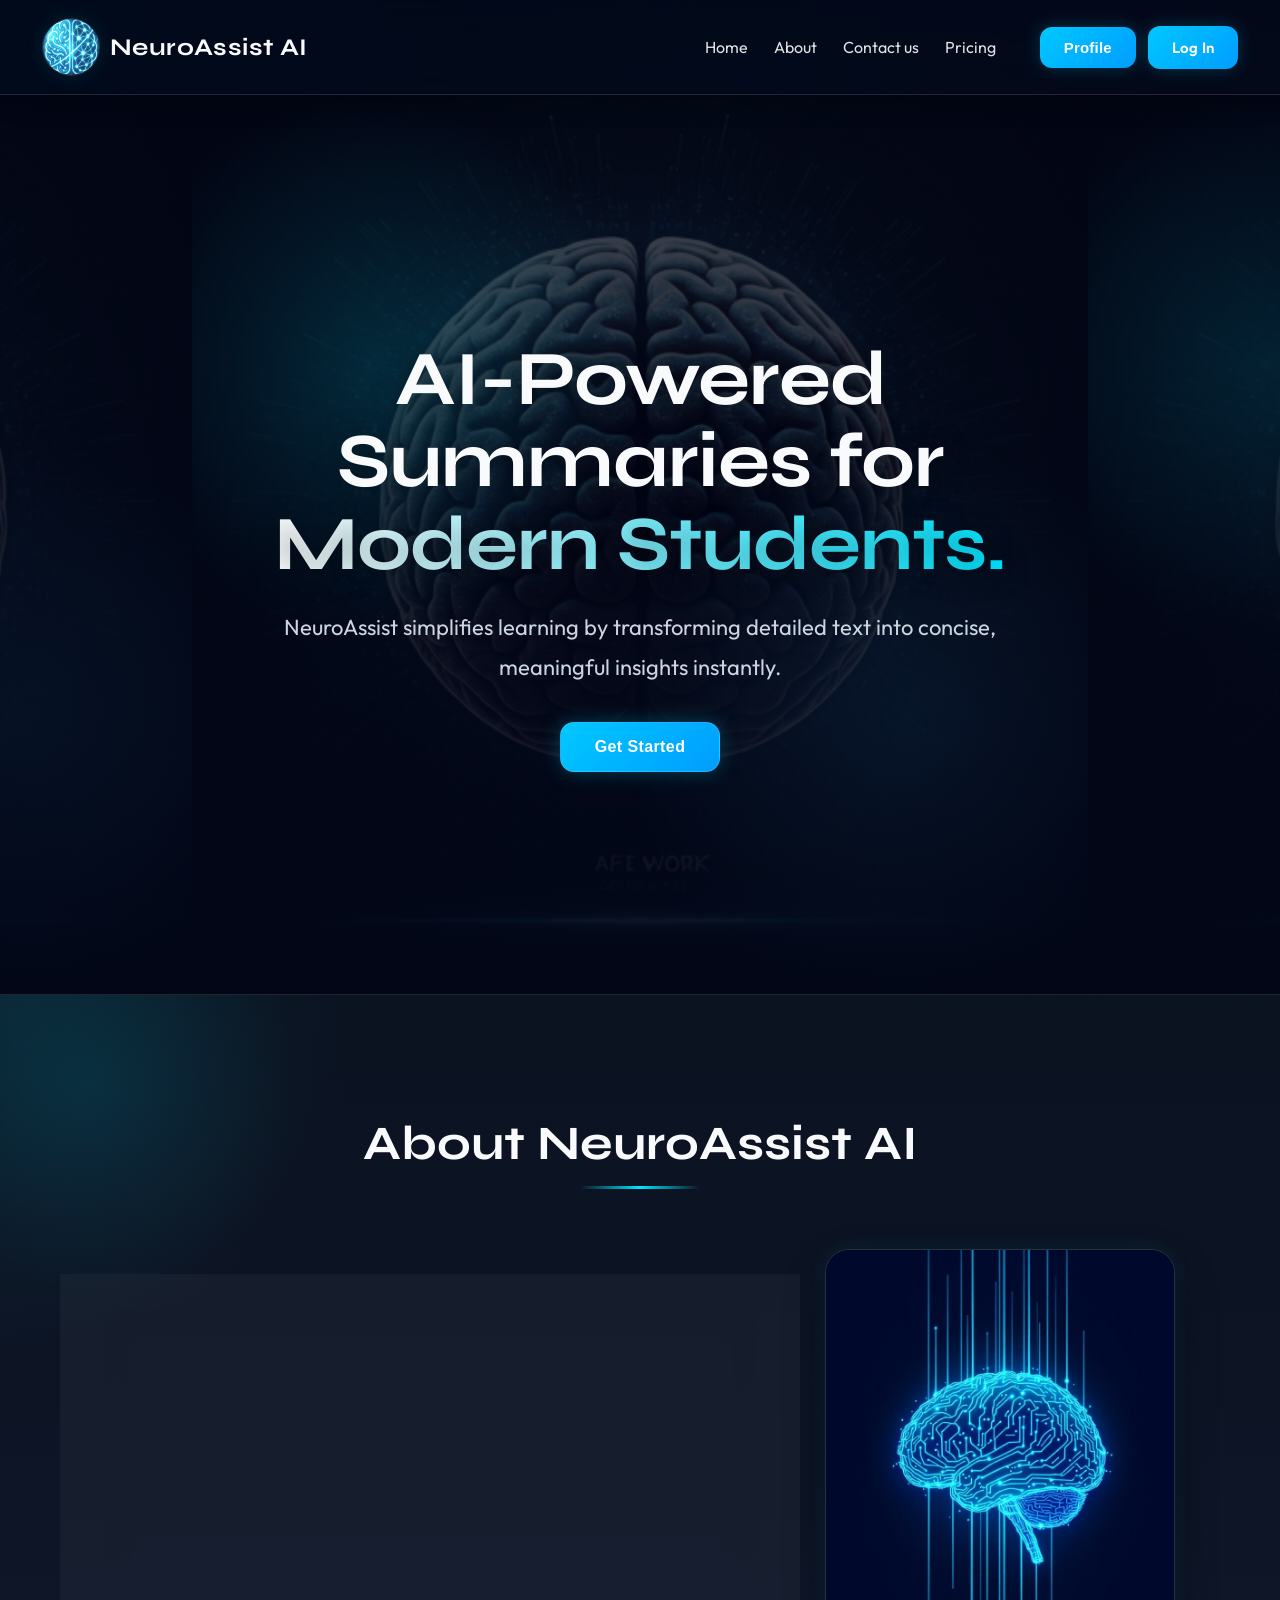
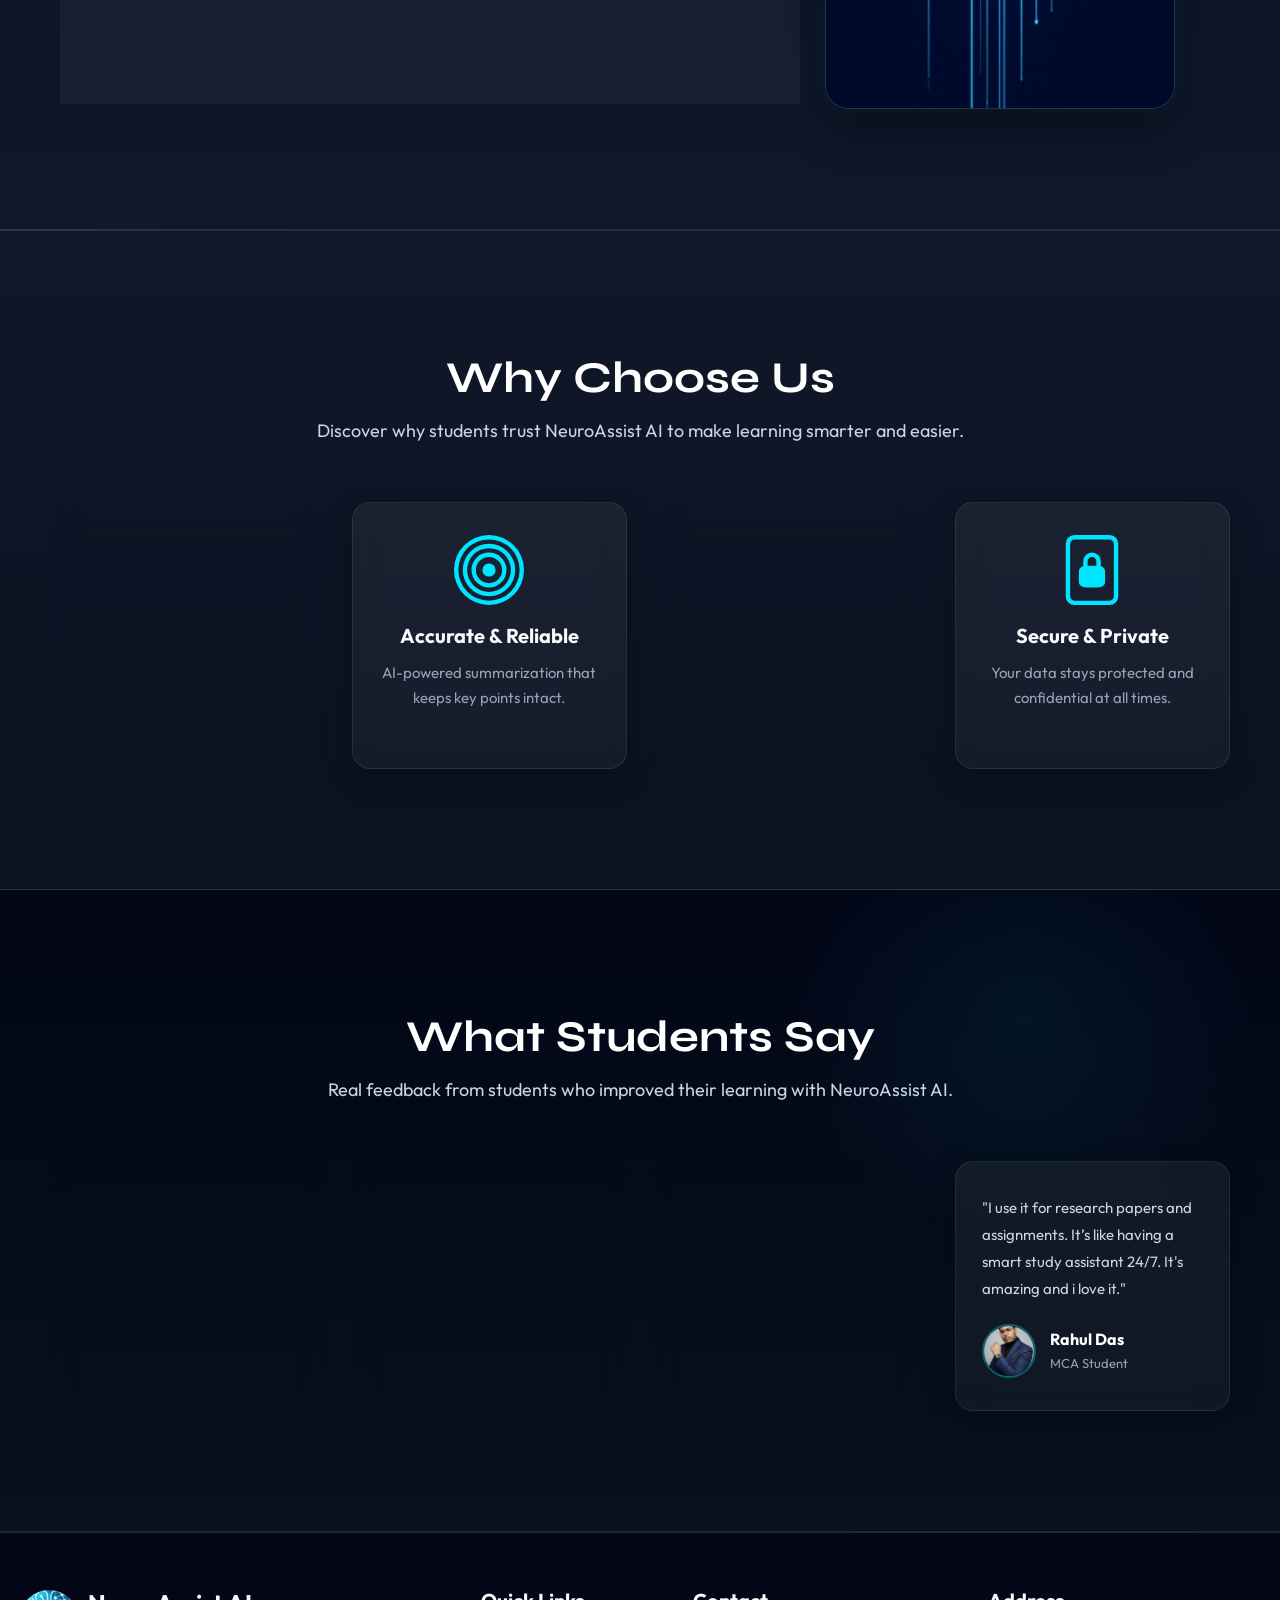
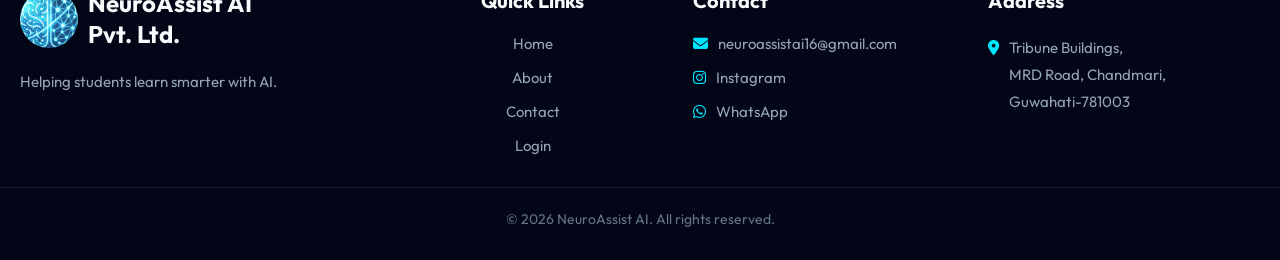
==== index.html @ 567485af "Rename homepage to lowercase index" ====
<!doctype html>
<html lang="en">

<head>
  <meta charset="UTF-8" />
  <meta name="viewport" content="width=device-width, initial-scale=1.0" />
  <title>NeuroAssist AI</title>
  <link rel="stylesheet" href="./Homepage.css"/>
  <link rel="stylesheet" href="https://cdnjs.cloudflare.com/ajax/libs/font-awesome/6.5.1/css/all.min.css">

</head>

<body>




  <div class="container">
    <div class="logo-section">
      <a href="./Homepage.html" class="anchor">
      <img src="./Images/Homepage/Logo.png" class="logo"/>
      <h2 class="head">NeuroAssist AI</h2>
      </a>
    </div>

    <nav class="nav">
      <a href="./Homepage.html" class="dragon">Home</a>
      <a href="./AboutUs.html" class="dragon">About</a>
      <a href="./ContactUs.html" class="dragon">Contact us</a>
      <a href="./Pricing.html" class="dragon">Pricing</a>
      
      
      <div class="btns">
        <button id="openProfile" class="btn login">Profile</button>
        <a href="./Login.html" class="btn login">Log In</a>
      </div>
    </nav>
  </div>



  <section class="hero">

    <div class="bod">

      <h1 class="headt">AI-Powered Summaries for </br> <span class="high">Modern Students.</span></h1>

      <p class="para">
        NeuroAssist simplifies learning by transforming detailed text into concise,</br> meaningful insights instantly.
      </p>

    </div>
    <div class="button">
      <a href="./Login.html">
        <button class="fbutton">Get Started</button>
      </a>
    </div>
  </section>

  <div class="about">

    <h1 class="stark">About NeuroAssist AI</h1>
    <div class="next">

      <p class="targ">
        NeuroAssist AI was created with one simple goal — to help students learn smarter, not harder. In today’s
        fast-paced academic world, students are often overwhelmed with lengthy textbooks, research papers, and endless
        notes. We understand how challenging it can be to manage large amounts of information while preparing for exams,
        assignments, and projects. That’s why NeuroAssist AI uses intelligent summarization technology to transform
        complex, detailed text into clear, concise, and easy-to-understand summaries in seconds. </p>
      <img src="./Images/Homepage/About_us_img.jpg" class="ice" />
    </div>
  </div>

  <section class="why-choose">
    <div class="why-container">
      <h2 class="section-title">Why Choose Us</h2>
      <p class="section-subtitle">
        Discover why students trust NeuroAssist AI to make learning smarter and easier.
      </p>

      <div class="features">

        <div class="feature-box">
          <div class="icon"><svg xmlns="http://www.w3.org/2000/svg" width="70" height="70" fill="currentColor"
              class="bi bi-lightning-fill" viewBox="0 0 16 16">
              <path
                d="M5.52.359A.5.5 0 0 1 6 0h4a.5.5 0 0 1 .474.658L8.694 6H12.5a.5.5 0 0 1 .395.807l-7 9a.5.5 0 0 1-.873-.454L6.823 9.5H3.5a.5.5 0 0 1-.48-.641z" />
            </svg></div>
          <h3>Instant Summaries</h3>
          <p>Get clear, concise summaries of lengthy text within seconds.</p>
        </div>

        <div class="feature-box">
          <div class="icon"><svg xmlns="http://www.w3.org/2000/svg" width="70" height="70" fill="currentColor"
              class="bi bi-bullseye" viewBox="0 0 16 16">
              <path d="M8 15A7 7 0 1 1 8 1a7 7 0 0 1 0 14m0 1A8 8 0 1 0 8 0a8 8 0 0 0 0 16" />
              <path d="M8 13A5 5 0 1 1 8 3a5 5 0 0 1 0 10m0 1A6 6 0 1 0 8 2a6 6 0 0 0 0 12" />
              <path d="M8 11a3 3 0 1 1 0-6 3 3 0 0 1 0 6m0 1a4 4 0 1 0 0-8 4 4 0 0 0 0 8" />
              <path d="M9.5 8a1.5 1.5 0 1 1-3 0 1.5 1.5 0 0 1 3 0" />
            </svg></div>
          <h3>Accurate & Reliable</h3>
          <p>AI-powered summarization that keeps key points intact.</p>
        </div>

        <div class="feature-box">
          <div class="icon"><svg xmlns="http://www.w3.org/2000/svg" width="70" height="70" fill="currentColor"
              class="bi bi-book-half" viewBox="0 0 16 16">
              <path
                d="M8.5 2.687c.654-.689 1.782-.886 3.112-.752 1.234.124 2.503.523 3.388.893v9.923c-.918-.35-2.107-.692-3.287-.81-1.094-.111-2.278-.039-3.213.492zM8 1.783C7.015.936 5.587.81 4.287.94c-1.514.153-3.042.672-3.994 1.105A.5.5 0 0 0 0 2.5v11a.5.5 0 0 0 .707.455c.882-.4 2.303-.881 3.68-1.02 1.409-.142 2.59.087 3.223.877a.5.5 0 0 0 .78 0c.633-.79 1.814-1.019 3.222-.877 1.378.139 2.8.62 3.681 1.02A.5.5 0 0 0 16 13.5v-11a.5.5 0 0 0-.293-.455c-.952-.433-2.48-.952-3.994-1.105C10.413.809 8.985.936 8 1.783" />
            </svg></div>
          <h3>Student-Focused</h3>
          <p>Built specifically to help students prepare for exams and assignments.</p>
        </div>

        <div class="feature-box">
          <div class="icon"><svg xmlns="http://www.w3.org/2000/svg" width="70" height="70" fill="currentColor"
              class="bi bi-file-lock2" viewBox="0 0 16 16">
              <path
                d="M8 5a1 1 0 0 1 1 1v1H7V6a1 1 0 0 1 1-1m2 2.076V6a2 2 0 1 0-4 0v1.076c-.54.166-1 .597-1 1.224v2.4c0 .816.781 1.3 1.5 1.3h3c.719 0 1.5-.484 1.5-1.3V8.3c0-.627-.46-1.058-1-1.224" />
              <path
                d="M4 0a2 2 0 0 0-2 2v12a2 2 0 0 0 2 2h8a2 2 0 0 0 2-2V2a2 2 0 0 0-2-2zm0 1h8a1 1 0 0 1 1 1v12a1 1 0 0 1-1 1H4a1 1 0 0 1-1-1V2a1 1 0 0 1 1-1" />
            </svg></div>
          <h3>Secure & Private</h3>
          <p>Your data stays protected and confidential at all times.</p>
        </div>

      </div>
    </div>
  </section>


  <section class="testimonials">
    <div class="testimonial-container">
      <h2 class="section-title">What Students Say</h2>
      <p class="section-subtitle">
        Real feedback from students who improved their learning with NeuroAssist AI.
      </p>

      <div class="testimonial-grid">

        <div class="testimonial-card">
          <p class="review">
            "NeuroAssist AI helped me summarize 40 pages of notes in minutes.
            It saved me hours before my exams!"
          </p>
          <div class="student">
            <img src="./Images/Homepage/Josh.jpg" alt="student">
            <div>
              <h4>Joshua Basumatary</h4>
              <span>MCA Student</span>
            </div>
          </div>
        </div>

        <div class="testimonial-card">
          <p class="review">
            "The summaries are clear, accurate, and easy to understand.
            It makes revision so much faster."
          </p>
          <div class="student">
            <img src="./Images/Homepage/Bibek.PNG" alt="student">
            <div>
              <h4>Bibek Das</h4>
              <span>MCA Student</span>
            </div>
          </div>
        </div>

        <div class="testimonial-card">
          <p class="review">
            “NeuroAssist AI makes studying so much easier.
            It quickly turns long notes into clear summaries and saves me a lot of time.”
          </p>
          <div class="student">
            <img src="./Images/Homepage/Mehtaj.jpeg" alt="student">
            <div>
              <h4>Mehtaj Alam</h4>
              <span>MCA Student</span>
            </div>
          </div>
        </div>

        <div class="testimonial-card">
          <p class="review">
            "I use it for research papers and assignments.
            It’s like having a smart study assistant 24/7.
            It's amazing and i love it."
          </p>
          <div class="student">
            <img src="./Images/Homepage/Rahul.jpg" alt="student">
            <div>
              <h4>Rahul Das</h4>
              <span>MCA Student</span>
            </div>
          </div>
        </div>

      </div>
    </div>
  </section>








  <footer class="footer">
  <div class="footer-container">

    <div class="footer-col">
      <div class="footer-brand">
        <div class="footer-brand-top">
          <a href="./Homepage.html" class="anchor">
          <img src="./Images/Homepage/Logo.png" class="neuro" alt="NeuroAssist AI Logo">
          <h2 class="footer-logo">NeuroAssist AI <br> Pvt. Ltd.</h2>
          </a>
        </div>
        <p class="footer-text">Helping students learn smarter with AI.</p>
      </div>
    </div>

    <div class="footer-col">
      <div class="footer-group">
        <h2>Quick Links</h2>
        <a class="link" href="./Index.html">Home</a>
        <a class="link" href="./AboutUs.html">About</a>
        <a class="link" href="./ContactUs.html">Contact</a>
        <a class="link" href="./Login.html">Login</a>
      </div>
    </div>

    <div class="footer-col">
      <div class="footer-group">
        <h2>Contact</h2>

        <a class="connect" href="mailto:neuroassistai16@gmail.com">
          <i class="fa-solid fa-envelope"></i>
          neuroassistai16@gmail.com
        </a>

        <a class="connect" href="https://www.instagram.com/" target="_blank">
          <i class="fa-brands fa-instagram"></i>
          Instagram
        </a>

        <a class="connect" href="https://wa.me/91XXXXXXXXXX" target="_blank">
          <i class="fa-brands fa-whatsapp"></i>
          WhatsApp
        </a>
      </div>
    </div>

    <div class="footer-col">
      <div class="footer-group">
        <h2>Address</h2>
        <p class="footer-text address-text">
          <i class="fa-solid fa-location-dot"></i>
          Tribune Buildings,<br>
          MRD Road, Chandmari,<br>
          Guwahati-781003
        </p>
      </div>
    </div>

  </div>

  <div class="line"></div>
  <p class="footer-copy">© 2026 NeuroAssist AI. All rights reserved.</p>
</footer>

  <div id="profileContainer" class="profile-hidden">

  <div class="big">
  

    <div class="profile">
      <img src="./Images/Homepage/Mehtaj.jpeg" class="pro"/>
      <h1 class="name">Mehtaj Alam</h1>
      <p class="username">@mehtajalam5</p>
      <p class="bio">Passionate web developer building something incredible.</p>
    </div>

    <div class="info">
      <p>email:mehtajalam5@gmail.com</p>
      <p>Location: india</p>
    </div>

    <button class="btn">Edit profile</button>

  </div>

</div>

<script>
const btn = document.getElementById("openProfile");
const profile = document.getElementById("profileContainer");

btn.addEventListener("click", () => {
  profile.classList.toggle("profile-show");
  profile.classList.toggle("profile-hidden");
});
</script>

</body>

</html>
---- Homepage.css ----
@import url('https://fonts.googleapis.com/css2?family=Syne:wght@700;800&family=Outfit:wght@300;400;500;600&display=swap');

:root {
    --bg-primary: #020617;
    --bg-secondary: #0b1220;
    --bg-tertiary: #111827;
    --bg-1: #020617;
    --bg-2: #0b1220;
    --bg-3: #111c2d;
    --bg-4: #1b2b44;
    --surface: rgba(255, 255, 255, 0.06);
    --surface-strong: rgba(255, 255, 255, 0.08);
    --surface-border: rgba(255, 255, 255, 0.12);
    --text-primary: #f8fafc;
    --text-secondary: #cbd5e1;
    --text-muted: #94a3b8;
    --accent: #00e5ff;
    --accent-2: #38bdf8;
    --accent-glow: rgba(0, 229, 255, 0.22);
    --accent-strong: #38bdf8;
    --accent-soft: rgba(0, 229, 255, 0.14);
    --accent-border: rgba(56, 189, 248, 0.35);
    --shadow-soft: 0 10px 30px rgba(0, 0, 0, 0.28);
    --shadow-glow: 0 0 30px rgba(0, 229, 255, 0.14);
    --radius-lg: 18px;
    --radius-xl: 24px;
    --radius-pill: 999px;
    --surface: rgba(255, 255, 255, 0.05);
    --surface-2: rgba(255, 255, 255, 0.06);
    --surface-3: rgba(255, 255, 255, 0.08);
    --border: rgba(255, 255, 255, 0.10);
    --border-strong: rgba(255, 255, 255, 0.14);
    --shadow-lg: 0 20px 60px rgba(0, 0, 0, 0.45);
}

* {
    margin: 0;
    padding: 0;
    box-sizing: border-box;
}

html {
    scroll-behavior: smooth;
    background: var(--bg-primary);
}

body {
    min-height: 100vh;
    font-family: "Outfit", sans-serif;
    color: var(--text-primary);
    background:
        radial-gradient(circle at top left, rgba(0, 229, 255, 0.08), transparent 28%),
        radial-gradient(circle at 85% 15%, rgba(56, 189, 248, 0.08), transparent 25%),
        linear-gradient(135deg, #020617 0%, #0b1220 45%, #111827 100%);
    overscroll-behavior: none;
}


.container {
    position: sticky;
    top: 0;
    z-index: 1000;
    display: flex;
    align-items: center;
    justify-content: space-between;
    padding: 18px 42px;
    background: rgba(2, 6, 23, 0.72);
    backdrop-filter: blur(16px);
    -webkit-backdrop-filter: blur(16px);
    border-bottom: 1px solid var(--surface-border);
    box-shadow: 0 8px 24px rgba(0, 0, 0, 0.18);
}

.logo-section {
    display: flex;
    align-items: center;
    gap: 14px;
}

.logo {
    height: 58px;
    width: 58px;
    border-radius: 50%;
    border: 1px solid rgba(255, 255, 255, 0.15);
    box-shadow: 0 0 18px rgba(0, 229, 255, 0.12);
}

.head {
    font-family: "Syne", sans-serif;
    color: var(--text-primary);
    font-size: 24px;
    letter-spacing: 0.4px;
}

.nav {
    display: flex;
    align-items: center;
    gap: 26px;
}

.nav a {
    position: relative;
    text-decoration: none;
    color: rgba(248, 250, 252, 0.9);
    font-size: 16px;
    font-weight: 400;
    transition: 0.3s ease;
}

.nav a::after {
    content: "";
    position: absolute;
    left: 0;
    bottom: -7px;
    width: 0;
    height: 2px;
    border-radius: 10px;
    background: linear-gradient(90deg, transparent, var(--accent), transparent);
    transition: width 0.3s ease;
}


.nav a:hover {
    color: var(--accent);
}

.nav a:hover::after {
    width: 100%;
}

.nav .btn::after {
    display: none;
}

.nav a.btn:hover {
    color: white;
}

.nav a.btn {
    background: linear-gradient(135deg, #00c8ff, #009dff);
    color: white;
    font-weight: 600;
    font-size: 15px;
}

.btns {
    display: flex;
    align-items: center;
    gap: 12px;
    margin-left: 18px;
}

.btn {
    display: flex;
    align-items: center;
    justify-content: center;
    text-decoration: none;
    background: linear-gradient(135deg, #00c8ff, #009dff);
    color: white;
    padding: 12px 24px;
    border-radius: 12px;
    border: none;
    cursor: pointer;
    font-size: 15px;
    font-weight: 600;
    letter-spacing: 0.2px;
    box-shadow: 0 0 18px rgba(0, 229, 255, 0.2);
    transition: transform 0.3s ease, box-shadow 0.3s ease, opacity 0.3s ease;
}

.btn:hover,
.fbutton:hover {
    transform: translateY(-4px);
    box-shadow: 0 0 10px rgba(0, 229, 255, 0.8),
        0 0 25px rgba(0, 229, 255, 0.7),
        0 0 50px rgba(0, 229, 255, 0.6),
        0 0 80px rgba(0, 229, 255, 0.4);

}

.login {
    margin-left: 0;
}


.hero {
    min-height: 100vh;
    display: flex;
    flex-direction: column;
    align-items: center;
    justify-content: center;
    padding: 110px 20px 90px;
    text-align: center;
    position: relative;
    overflow: hidden;
    background:
        radial-gradient(circle at 20% 30%, rgba(0, 229, 255, 0.18), transparent 28%),
        radial-gradient(circle at 80% 70%, rgba(56, 189, 248, 0.12), transparent 30%),
        linear-gradient(rgba(2, 6, 23, 0.7), rgba(2, 6, 23, 0.92)),
        url("./Images/Homepage/unnamed.png");
    background-size: 70%;
    background-position: center;
    border-bottom: 1px solid var(--surface-border);
}

.hero::before {
    content: "";
    position: absolute;
    inset: 0;
    background:
        linear-gradient(to bottom, rgba(2, 6, 23, 0.1), rgba(2, 6, 23, 0.45)),
        radial-gradient(circle at center, transparent 40%, rgba(2, 6, 23, 0.35) 100%);
    pointer-events: none;
}


.bod,
.button {
    position: relative;
    z-index: 1;
}

.bod {
    display: flex;
    flex-direction: column;
    align-items: center;
    gap: 22px;
    max-width: 980px;
}

.headt {
    font-family: "Syne", sans-serif;
    color: var(--text-primary);
    font-size: clamp(42px, 6vw, 78px);
    line-height: 1.08;
    letter-spacing: -1px;
    margin: 0;
    text-shadow: 0 4px 30px rgba(0, 0, 0, 0.35);
}

.high {
    background: linear-gradient(90deg, #ffffff, var(--accent));
    -webkit-background-clip: text;
    -webkit-text-fill-color: transparent;
}

.para {
    color: var(--text-secondary);
    font-size: clamp(17px, 2vw, 22px);
    line-height: 1.8;
    max-width: 760px;
    margin: 0;
    font-family: "Outfit", sans-serif;
}

.button {
    margin-top: 34px;
}

.fbutton {
    padding: 15px 34px;
    border-radius: 14px;
    border: 1px solid rgba(255, 255, 255, 0.12);
    font-weight: 600;
    font-size: 16px;
    cursor: pointer;
    background: linear-gradient(135deg, #00c8ff, #009dff);
    color: white;
    transition: 0.3s ease;
    box-shadow: 0 0 20px rgba(0, 229, 255, 0.25);
    letter-spacing: 0.4px;
}

/* ABOUT */
.about {
    position: relative;
    overflow: hidden;
    padding: 120px 7%;
    background:
        radial-gradient(circle at left top, rgba(0, 229, 255, 0.08), transparent 24%),
        linear-gradient(180deg, #0b1220 0%, #0f172a 100%);
    border-bottom: 1px solid var(--surface-border);
}

.about::before {
    content: "";
    position: absolute;
    top: -120px;
    left: -120px;
    width: 420px;
    height: 420px;
    background: radial-gradient(circle, rgba(0, 229, 255, 0.09), transparent 70%);
    pointer-events: none;
}

.stark {
    font-family: "Syne", sans-serif;
    color: var(--text-primary);
    text-align: center;
    font-size: clamp(32px, 5vw, 48px);
    margin-bottom: 60px;
    position: relative;
}

.stark::after {
    content: "";
    display: block;
    width: 120px;
    height: 3px;
    margin: 14px auto 0;
    border-radius: 999px;
    background: linear-gradient(90deg, transparent, var(--accent), transparent);
}

.next {
    display: flex;
    align-items: center;
    justify-content: center;
    gap: 70px;
    flex-wrap: wrap;
    position: relative;
    z-index: 1;
}

.targ {
    color: var(--text-secondary);
    line-height: 1.9;
    font-size: 18px;
    width: min(100%, 650px);
    background: rgba(255, 255, 255, 0.04);
    padding: 32px;
    border-radius: var(--radius-lg);
    border: 1px solid rgba(255, 255, 255, 0.08);
    backdrop-filter: blur(12px);
    box-shadow: var(--shadow-soft);
}

.ice {
    width: 350px;
    max-width: 100%;
    height: 460px;
    object-fit: cover;
    border-radius: var(--radius-xl);
    border: 1px solid rgba(255, 255, 255, 0.12);
    box-shadow: 0 20px 40px rgba(0, 0, 0, 0.35), 0 0 20px rgba(0, 229, 255, 0.08);
    transition: transform 0.35s ease, box-shadow 0.35s ease;
}

.ice:hover {
    transform: translateY(-8px);
    box-shadow: 0 24px 50px rgba(0, 0, 0, 0.38), 0 0 30px rgba(0, 229, 255, 0.12);
}

/* WHY CHOOSE */
.why-choose {
    padding: 120px 20px;
    background: linear-gradient(180deg, #0f172a 0%, #0b1220 100%);
    color: white;
    text-align: center;
    border-bottom: 1px solid var(--surface-border);
    border-top: 1px solid var(--surface-border);
}

.why-container,
.testimonial-container {
    max-width: 1180px;
    margin: auto;
}

.section-title {
    font-family: "Syne", sans-serif;
    font-size: clamp(30px, 4vw, 44px);
    margin-bottom: 12px;
}

.section-subtitle {
    font-size: 18px;
    color: var(--text-secondary);
    margin-bottom: 55px;
    line-height: 1.7;
}

.features,
.testimonial-grid {
    display: grid;
    grid-template-columns: repeat(auto-fit, minmax(240px, 1fr));
    gap: 26px;
}

.feature-box,
.testimonial-card {
    background: linear-gradient(180deg, rgba(255, 255, 255, 0.06), rgba(255, 255, 255, 0.04));
    padding: 32px 26px;
    border-radius: 18px;
    border: 1px solid rgba(255, 255, 255, 0.08);
    backdrop-filter: blur(12px);
    transition: transform 0.3s ease, background 0.3s ease, box-shadow 0.3s ease;
    box-shadow: var(--shadow-soft);
}

.feature-box:hover,
.testimonial-card:hover {
    transform: translateY(-8px);
    background: linear-gradient(180deg, rgba(255, 255, 255, 0.08), rgba(255, 255, 255, 0.05));
    box-shadow: var(--shadow-soft), var(--shadow-glow);
}

.icon {
    display: flex;
    justify-content: center;
    align-items: center;
    color: var(--accent);
    margin-bottom: 18px;
}

.feature-box h3 {
    font-size: 20px;
    margin-bottom: 12px;
    color: var(--text-primary);
}

.feature-box p {
    font-size: 15px;
    color: var(--text-muted);
    line-height: 1.7;
}

/* TESTIMONIALS */
.testimonials {
    padding: 120px 20px;
    background:
        radial-gradient(circle at 80% 20%, rgba(0, 229, 255, 0.06), transparent 20%),
        linear-gradient(180deg, #020617 0%, #08111f 100%);
    color: white;
    text-align: center;
    border-bottom: 1px solid var(--surface-border);
}

.testimonial-card {
    text-align: left;
}

.review {
    font-size: 15px;
    color: var(--text-secondary);
    margin-bottom: 22px;
    line-height: 1.8;
}

.student {
    display: flex;
    align-items: center;
    gap: 14px;
}

.student img {
    width: 54px;
    height: 54px;
    object-fit: cover;
    border-radius: 50%;
    border: 2px solid rgba(0, 229, 255, 0.35);
}

.student h4 {
    font-size: 16px;
    margin-bottom: 3px;
}

.student span {
    font-size: 13px;
    color: var(--text-muted);
}


.footer {
    padding: 55px 20px 32px;
    background: #020617;
    border-top: 1px solid #1f2937;
}

.footer-container {
    max-width: 1250px;
    margin: 0 auto;
    display: grid;
    grid-template-columns: 1.3fr 1fr 1fr 1fr;
    gap: 24px;
    align-items: start;
}

.footer-col {
    min-width: 0;
}

.footer-group {
    display: flex;
    flex-direction: column;
    gap: 15px;
}

.footer-group h2 {
    color: var(--text-primary);
    font-size: 20px;
    margin-bottom: 6px;
}

.footer-brand {
    display: flex;
    flex-direction: column;
    gap: 18px;
}

.footer-brand-top {
    display: flex;
    align-items: center;
    gap: 14px;
}

.neuro {
    width: 58px;
    height: 58px;
    object-fit: cover;
    border-radius: 50%;
}

.footer-logo {
    font-size: 24px;
    color: var(--text-primary);
    line-height: 1.3;
}

.footer-text {
    color: var(--text-muted);
    line-height: 1.8;
    font-size: 15px;
}

.link,
.connect {
    text-decoration: none;
    color: var(--text-muted);
    font-size: 15px;
    transition: 0.3s ease;
}

.link:hover,
.connect:hover {
    color: white;
    transform: translateX(5px);
}

.connect {
    display: inline-flex;
    align-items: center;
    gap: 10px;
}

.connect i,
.address-text i {
    color: var(--accent);
}

.address-text {
    display: flex;
    align-items: flex-start;
    gap: 10px;
    max-width: 260px;
    line-height: 1.8;
}

.address-text i {
    margin-top: 6px;
    flex-shrink: 0;
}

.line {
    width: 100vw;
    margin-left: calc(-50vw + 50%);
    margin-top: 32px;
    border-bottom: 1px solid rgba(255, 255, 255, 0.10);
}

.footer-copy {
    text-align: center;
    margin-top: 22px;
    font-size: 14px;
    color: #64748b;
}

.footer-container .footer-col:nth-child(2) {
    display: flex;
    justify-content: center;
}

.footer-container .footer-col:nth-child(2) .footer-group {
    align-items: center;
    text-align: center;
}


/* PROFILE PANEL */
#profileContainer {
    position: fixed;
    top: 92px;
    right: 20px;
    width: 320px;
    background: rgba(2, 6, 23, 0.88);
    backdrop-filter: blur(16px);
    border: 1px solid rgba(255, 255, 255, 0.1);
    border-radius: 18px;
    padding: 20px;
    transition: 0.3s ease;
    box-shadow: 0 18px 40px rgba(0, 0, 0, 0.28);
    z-index: 1200;
}

.profile-hidden {
    transform: translateX(120%);
    opacity: 0;
    pointer-events: none;
}

.profile-show {
    transform: translateX(0);
    opacity: 1;
    pointer-events: auto;
}

.big {
    color: var(--text-primary);
    display: flex;
    flex-direction: column;
    align-items: center;
    gap: 24px;
    width: 100%;
    margin: 0 auto;
    padding: 16px;
}

.pro {
    width: 90px;
    height: 90px;
    object-fit: cover;
    border-radius: 50%;
    border: 2px solid var(--accent-2);
    box-shadow: 0 0 18px rgba(0, 229, 255, 0.15);
}

.profile {
    display: flex;
    flex-direction: column;
    align-items: center;
    gap: 12px;
}

.name {
    font-size: 22px;
}

.username {
    font-size: 14px;
    color: var(--text-muted);
}

.bio {
    font-size: 14px;
    text-align: center;
    color: var(--text-secondary);
    line-height: 1.6;
}

.info {
    width: 100%;
    display: flex;
    flex-direction: column;
    align-items: center;
    gap: 10px;
}

.info p {
    font-size: 13px;
    color: var(--text-muted);
    text-align: center;
}

.anchor {
    text-decoration: none;
    color: inherit;
    display: flex;
    align-items: center;
    gap: 10px;
}

@media (max-width: 980px) {
    .container {
        flex-direction: column;
        gap: 18px;
        padding: 18px 20px;
    }

    .nav {
        flex-wrap: wrap;
        justify-content: center;
        gap: 18px;
    }

    .btns {
        margin-left: 0;
    }

    .about {
        padding: 100px 20px;
    }

    .next {
        flex-direction: column;
        text-align: center;
    }

    .targ {
        width: 100%;
    }
}

@media (max-width: 640px) {
    .head {
        font-size: 20px;
    }

    .headt {
        font-size: 38px;
    }

    .para {
        font-size: 16px;
    }

    .btn,
    .fbutton {
        width: 100%;
    }

    .btns {
        flex-direction: column;
        width: 100%;
    }

    .footer-container {
        text-align: center;
    }

    .footer-logo {
        text-align: center;
    }

    .abc {
        justify-content: center;
    }

    #profileContainer {
        width: calc(100% - 30px);
        right: 15px;
    }
}
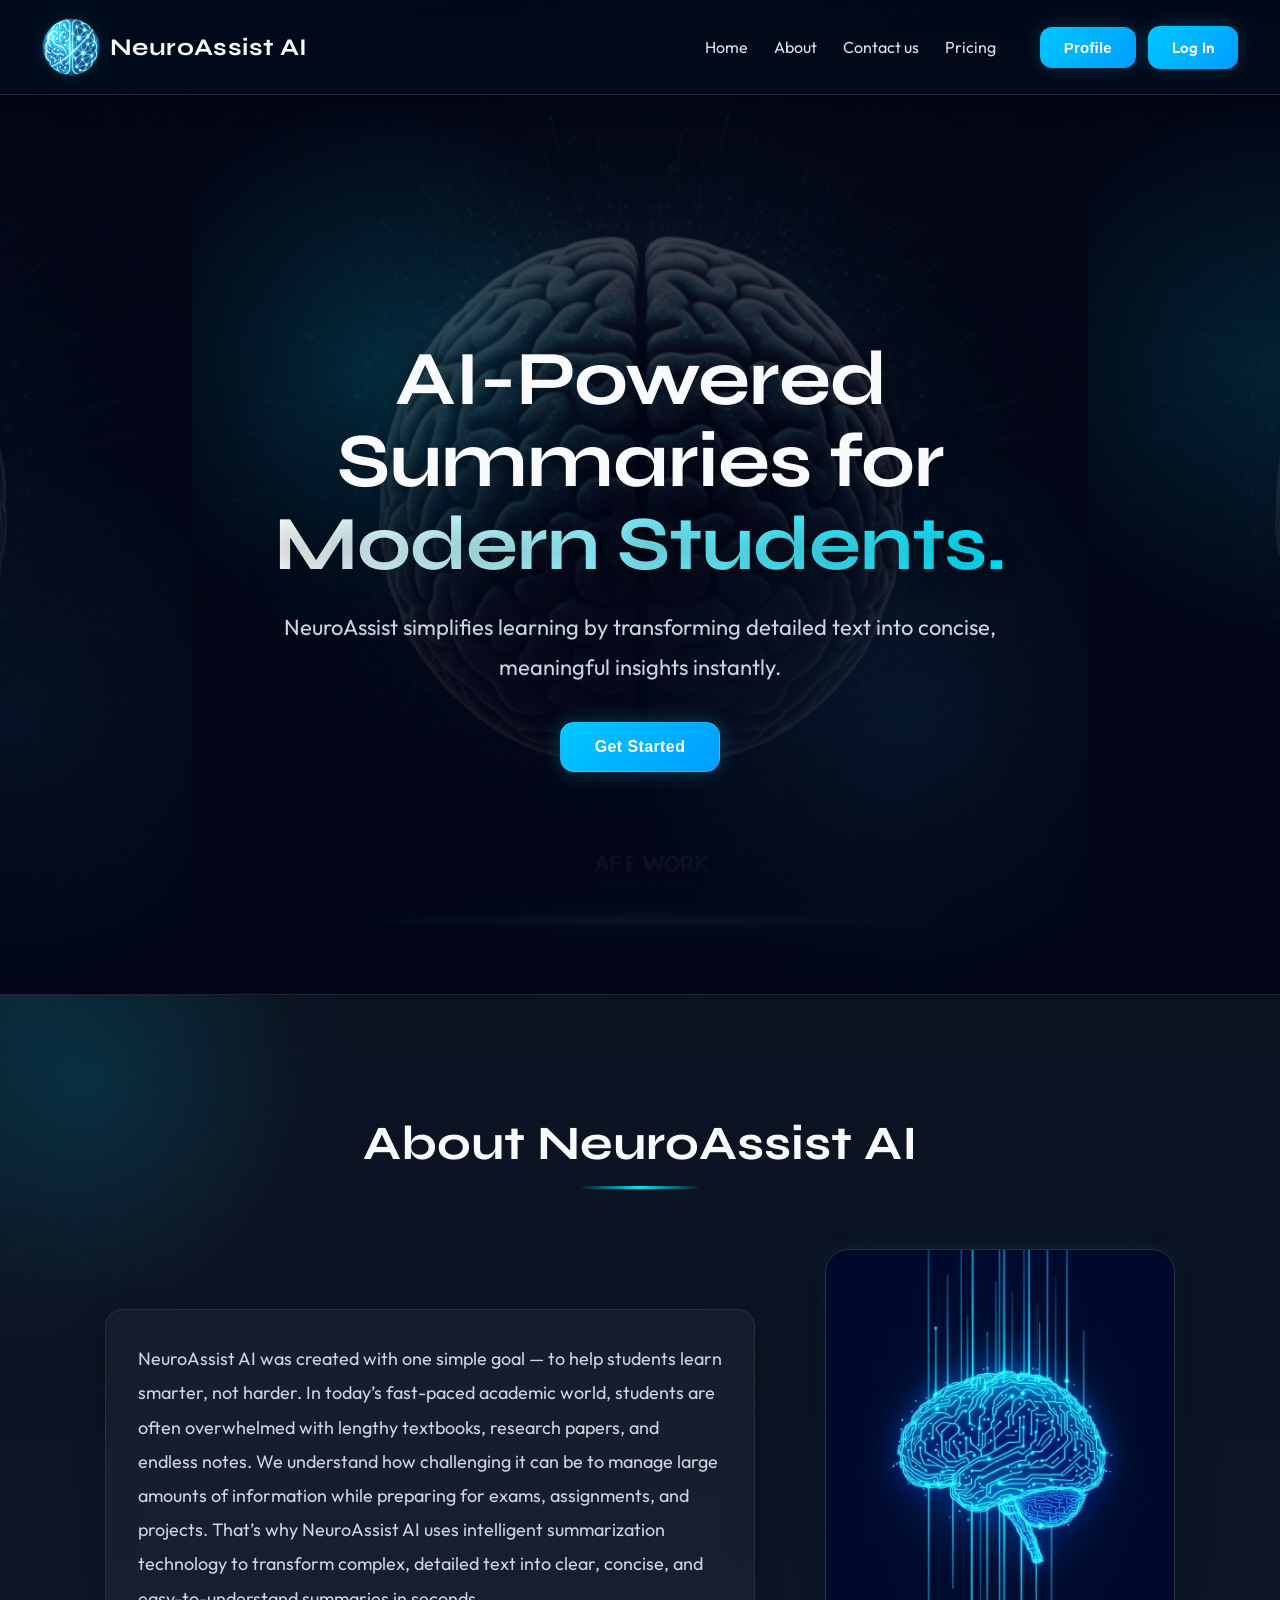
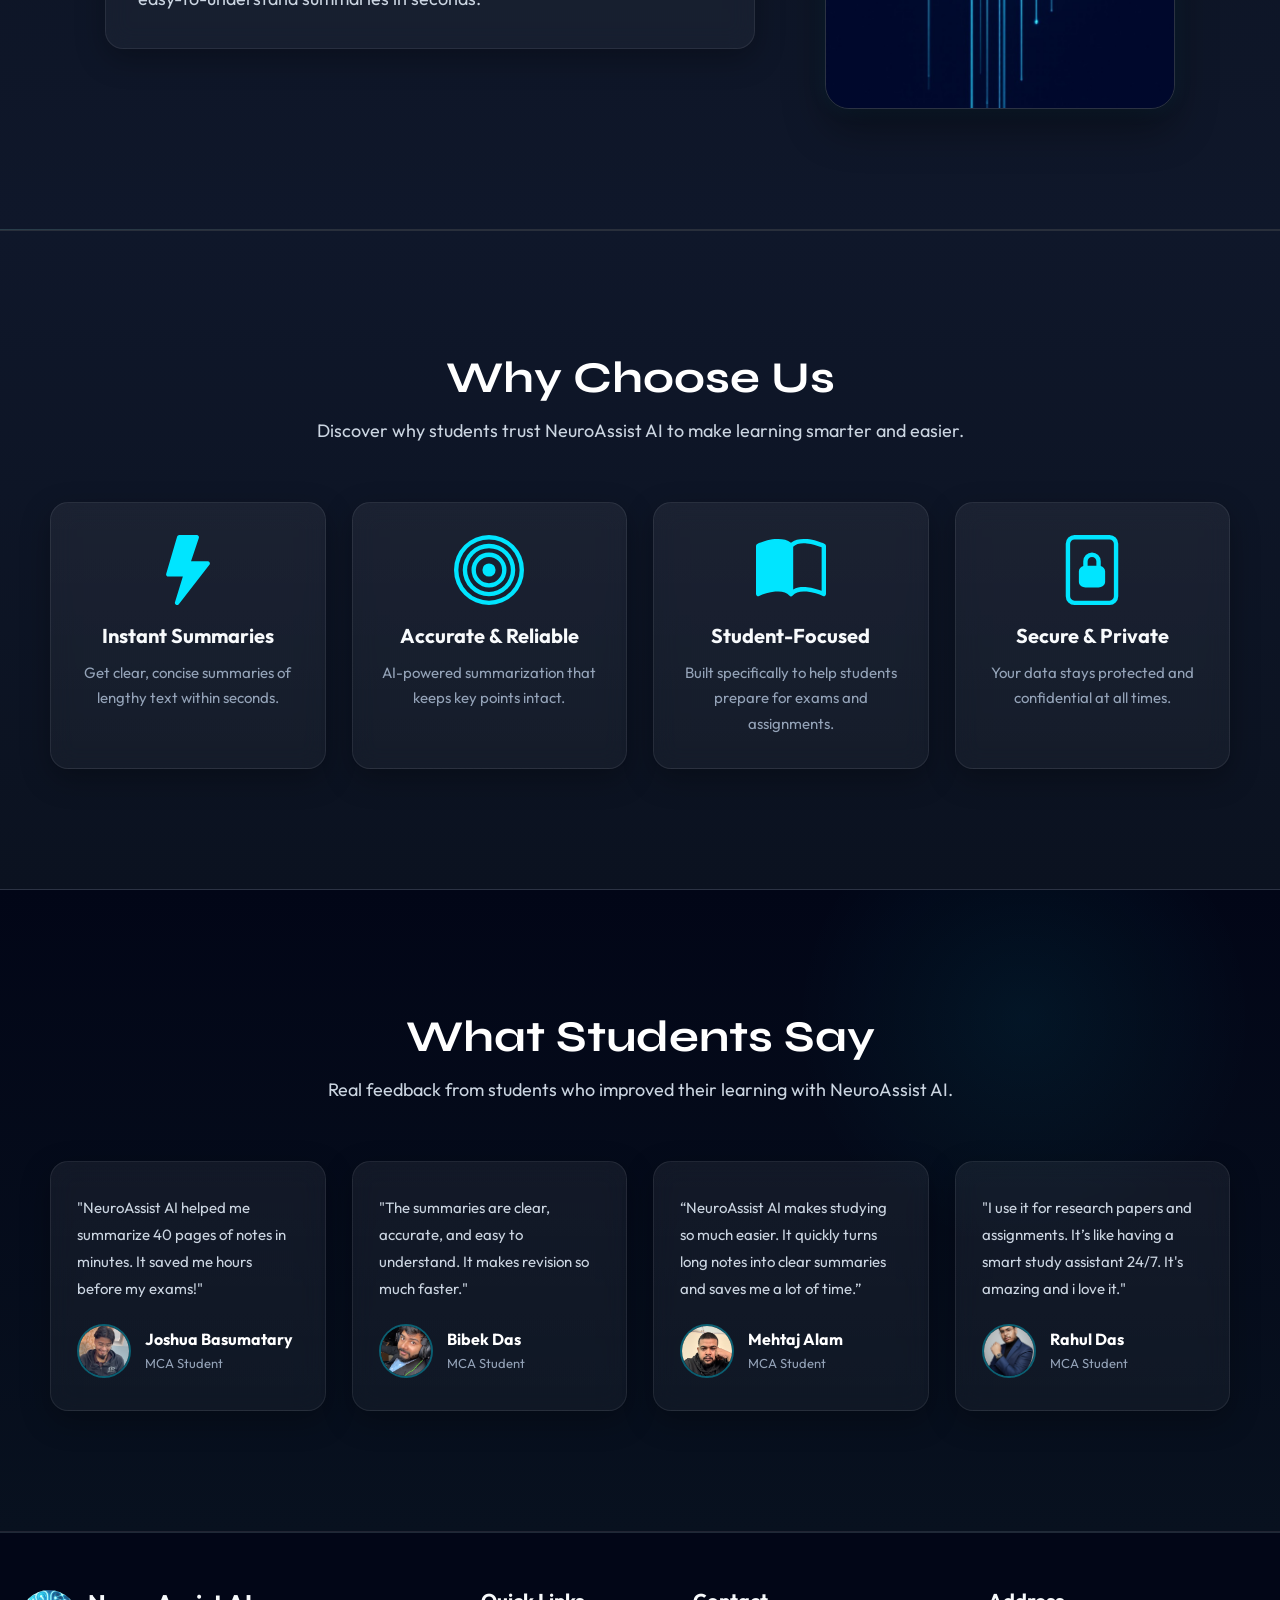
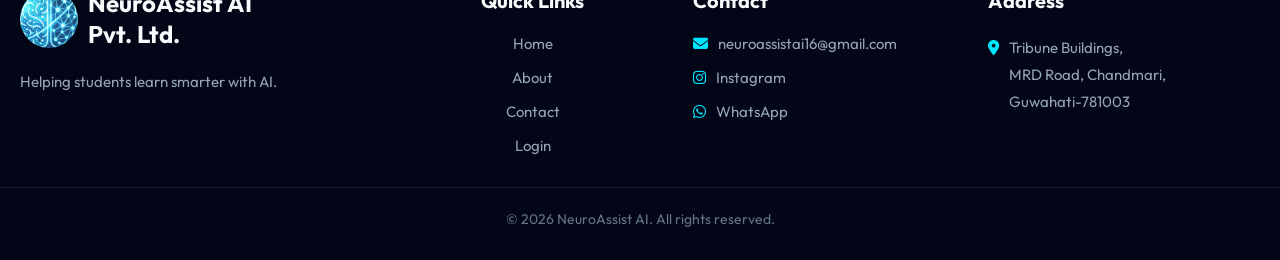
==== commit fc2329cc: "Fix" ====
--- a/index.html
+++ b/index.html
@@ -17,7 +17,7 @@
 
   <div class="container">
     <div class="logo-section">
-      <a href="./Homepage.html" class="anchor">
+      <a href="./index.html" class="anchor">
       <img src="./Images/Homepage/Logo.png" class="logo"/>
       <h2 class="head">NeuroAssist AI</h2>
       </a>
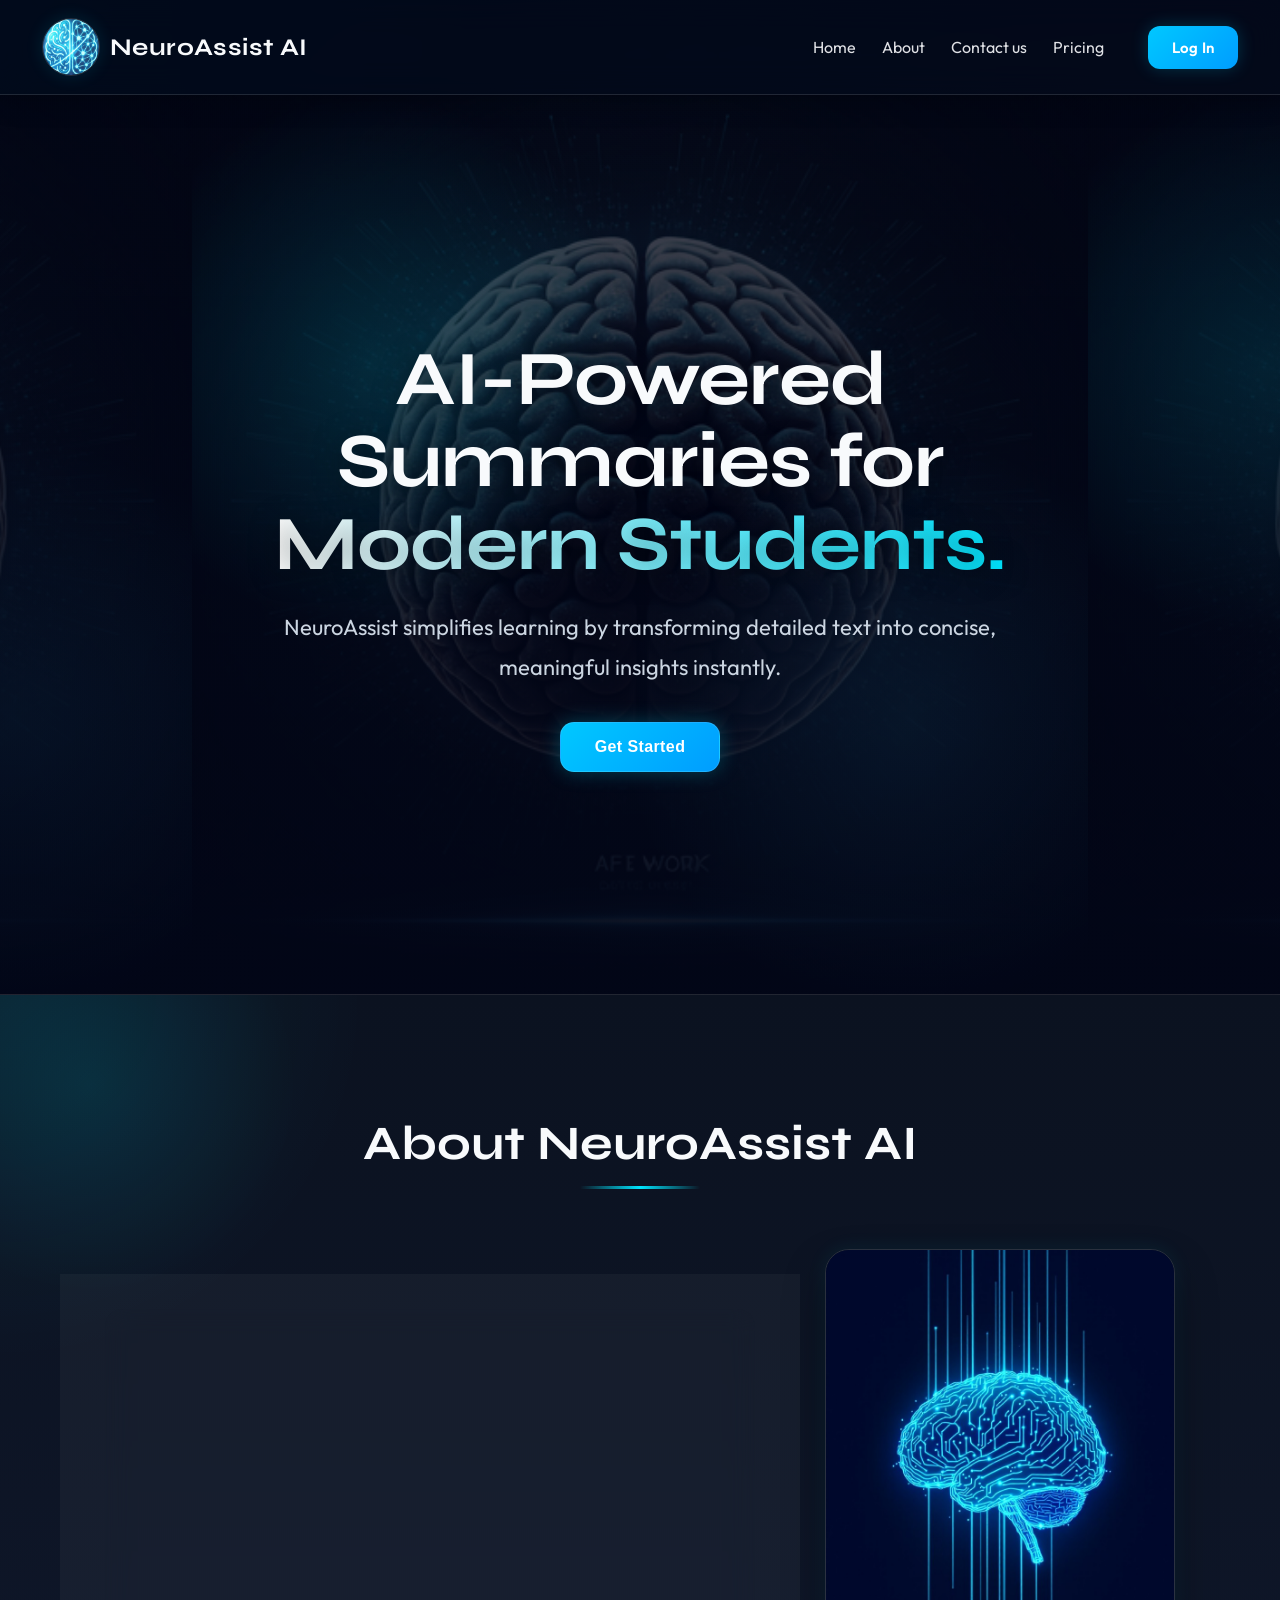
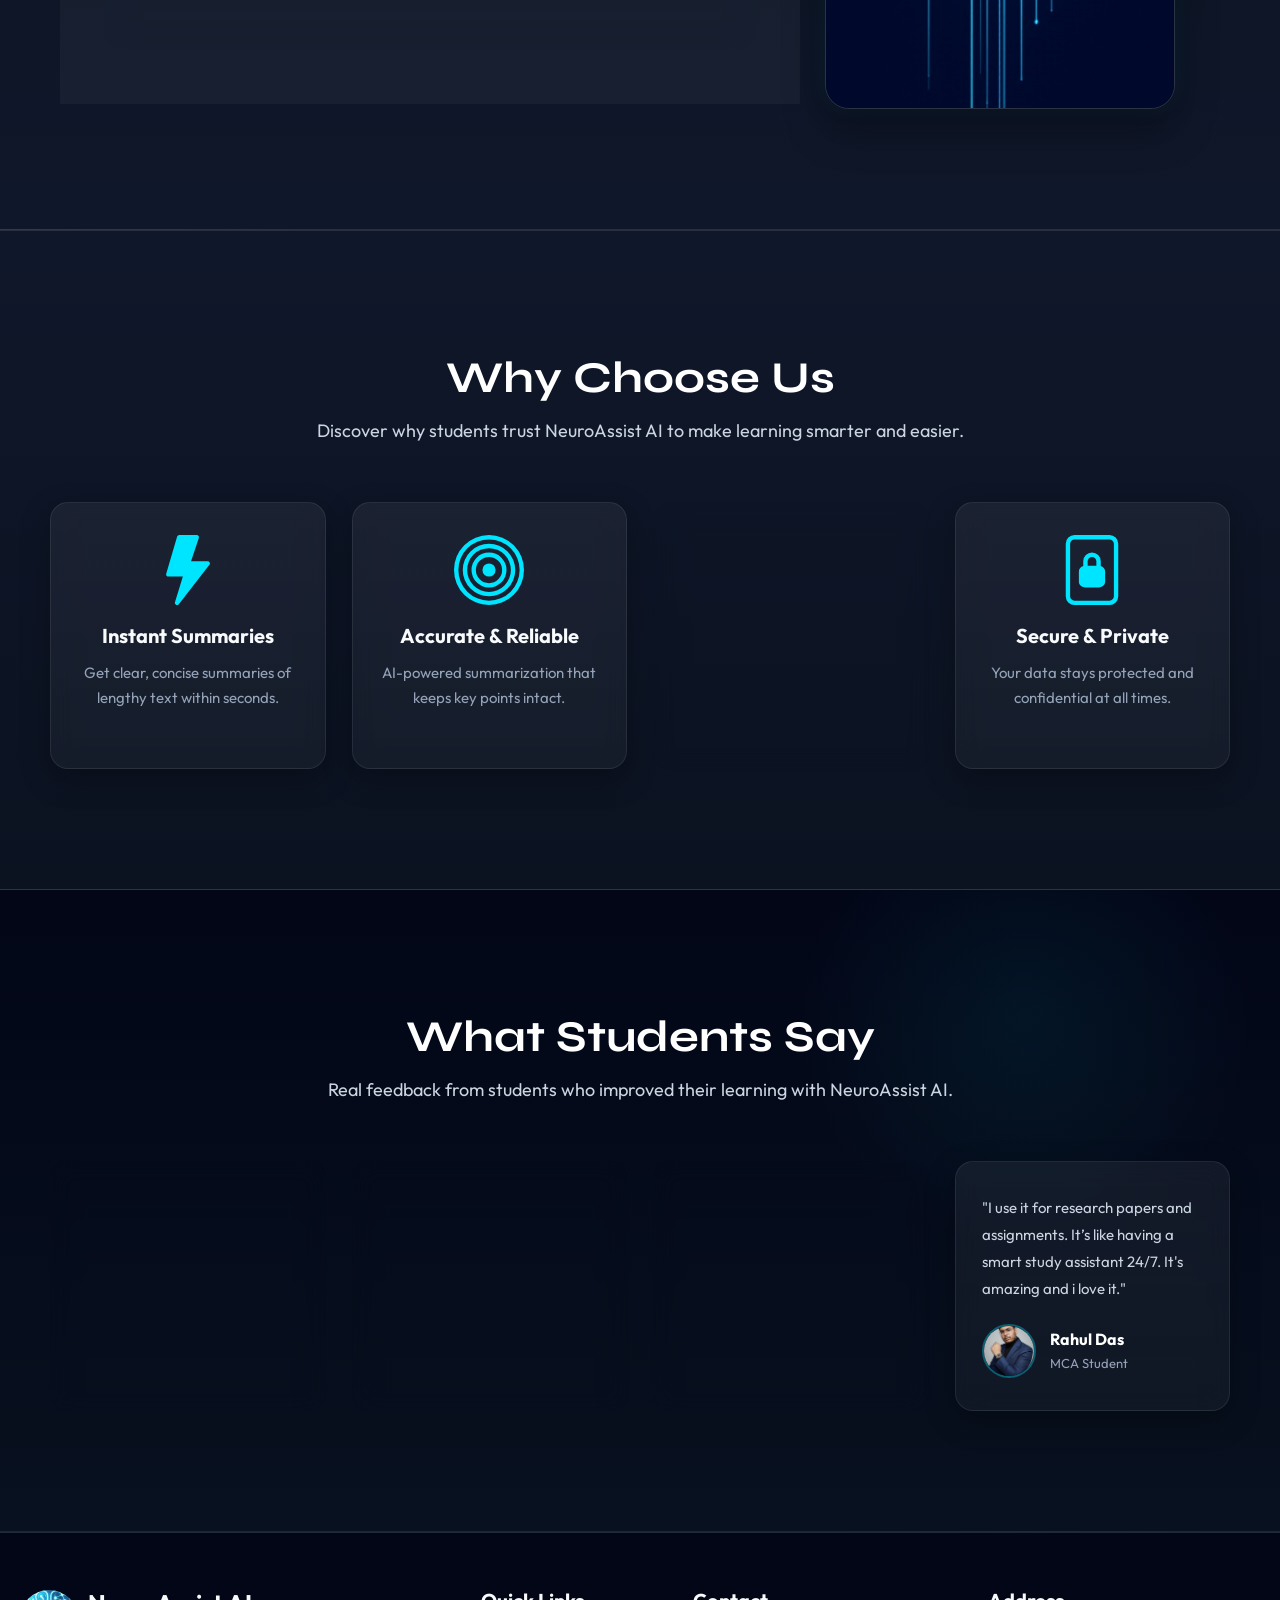
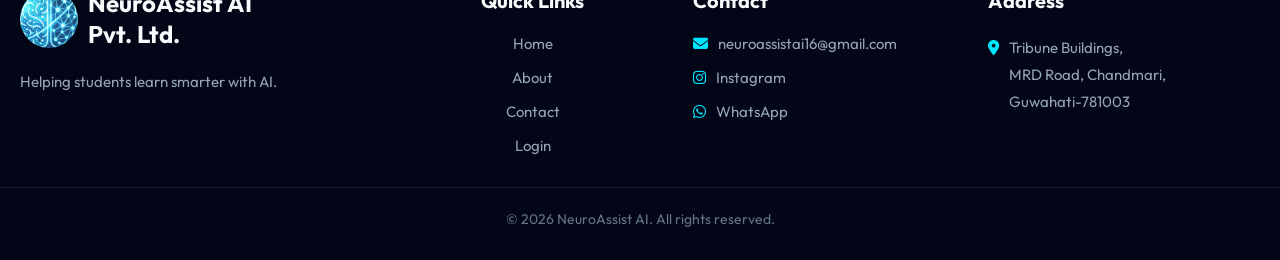
==== commit b1babdb2: "Add" ====
--- a/index.html
+++ b/index.html
@@ -24,14 +24,14 @@
     </div>
 
     <nav class="nav">
-      <a href="./Homepage.html" class="dragon">Home</a>
+      <a href="./index.html" class="dragon">Home</a>
       <a href="./AboutUs.html" class="dragon">About</a>
       <a href="./ContactUs.html" class="dragon">Contact us</a>
       <a href="./Pricing.html" class="dragon">Pricing</a>
       
       
       <div class="btns">
-        <button id="openProfile" class="btn login">Profile</button>
+        
         <a href="./Login.html" class="btn login">Log In</a>
       </div>
     </nav>
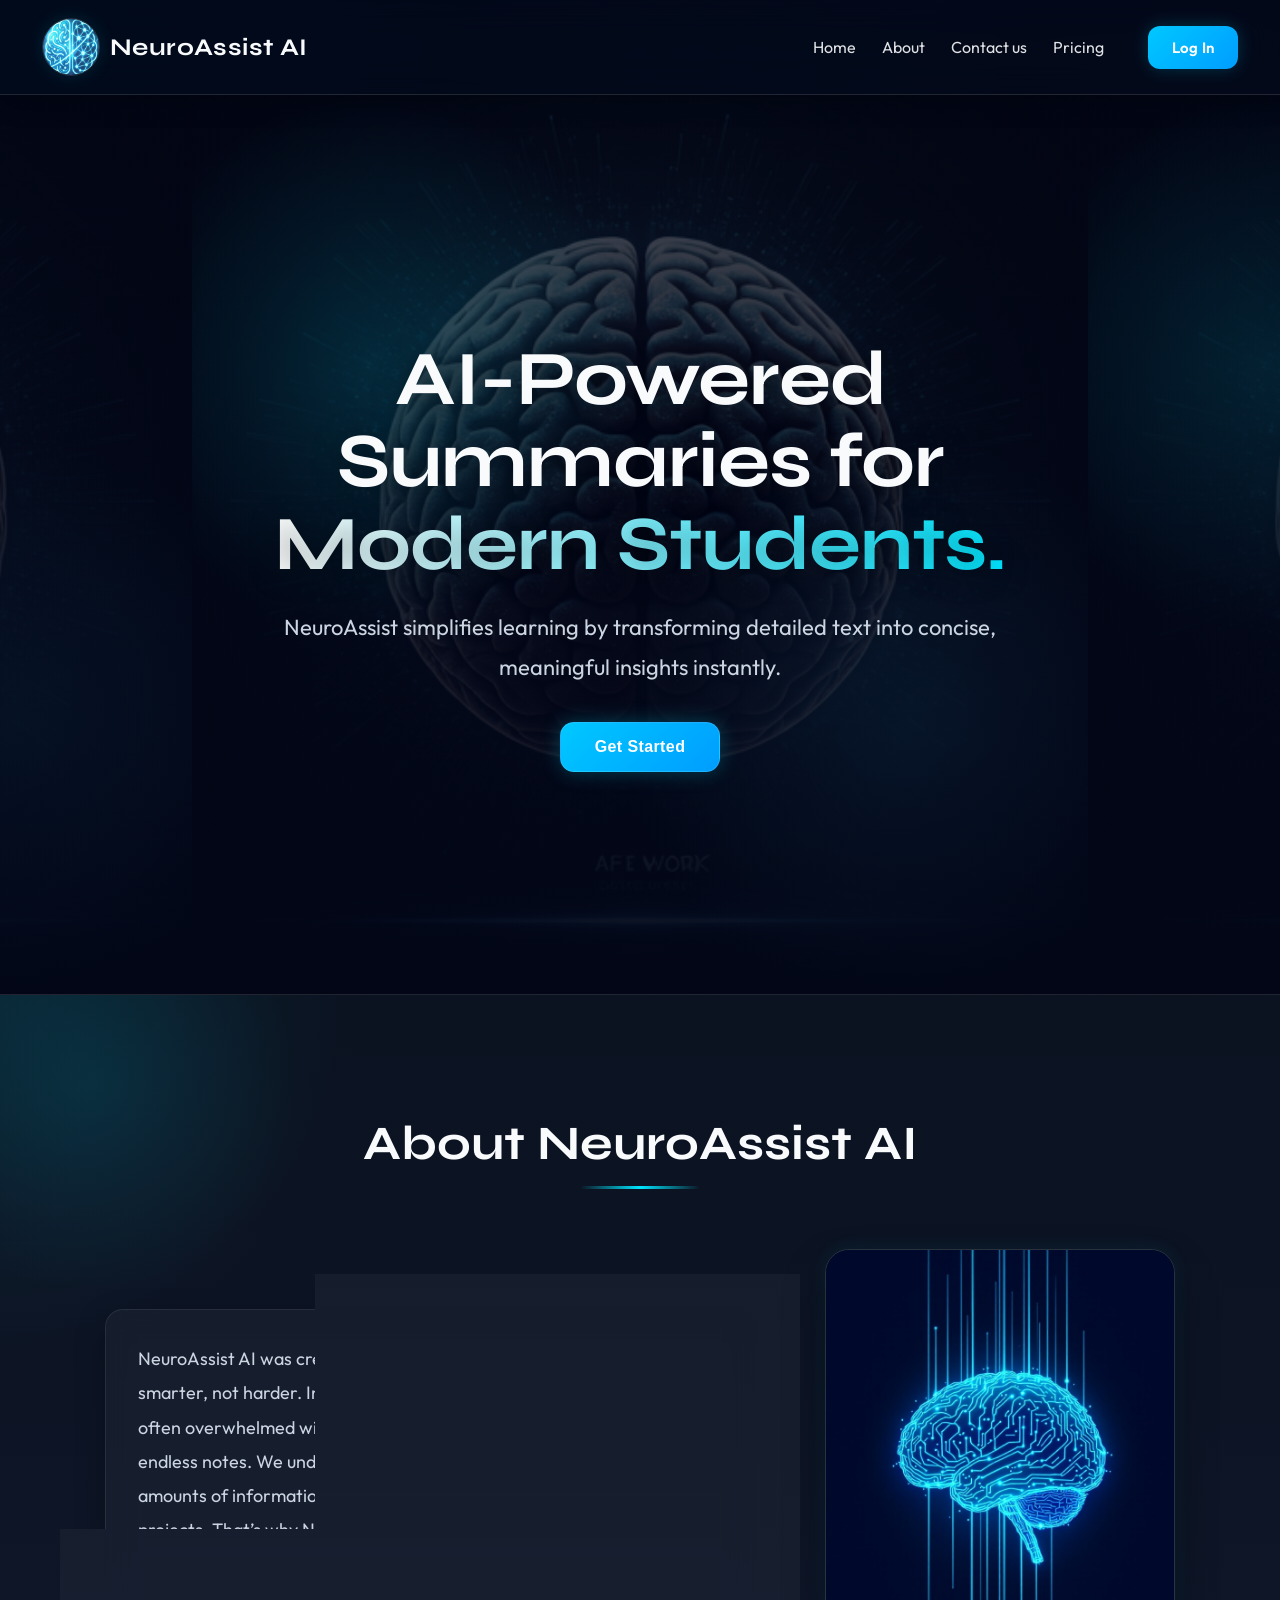
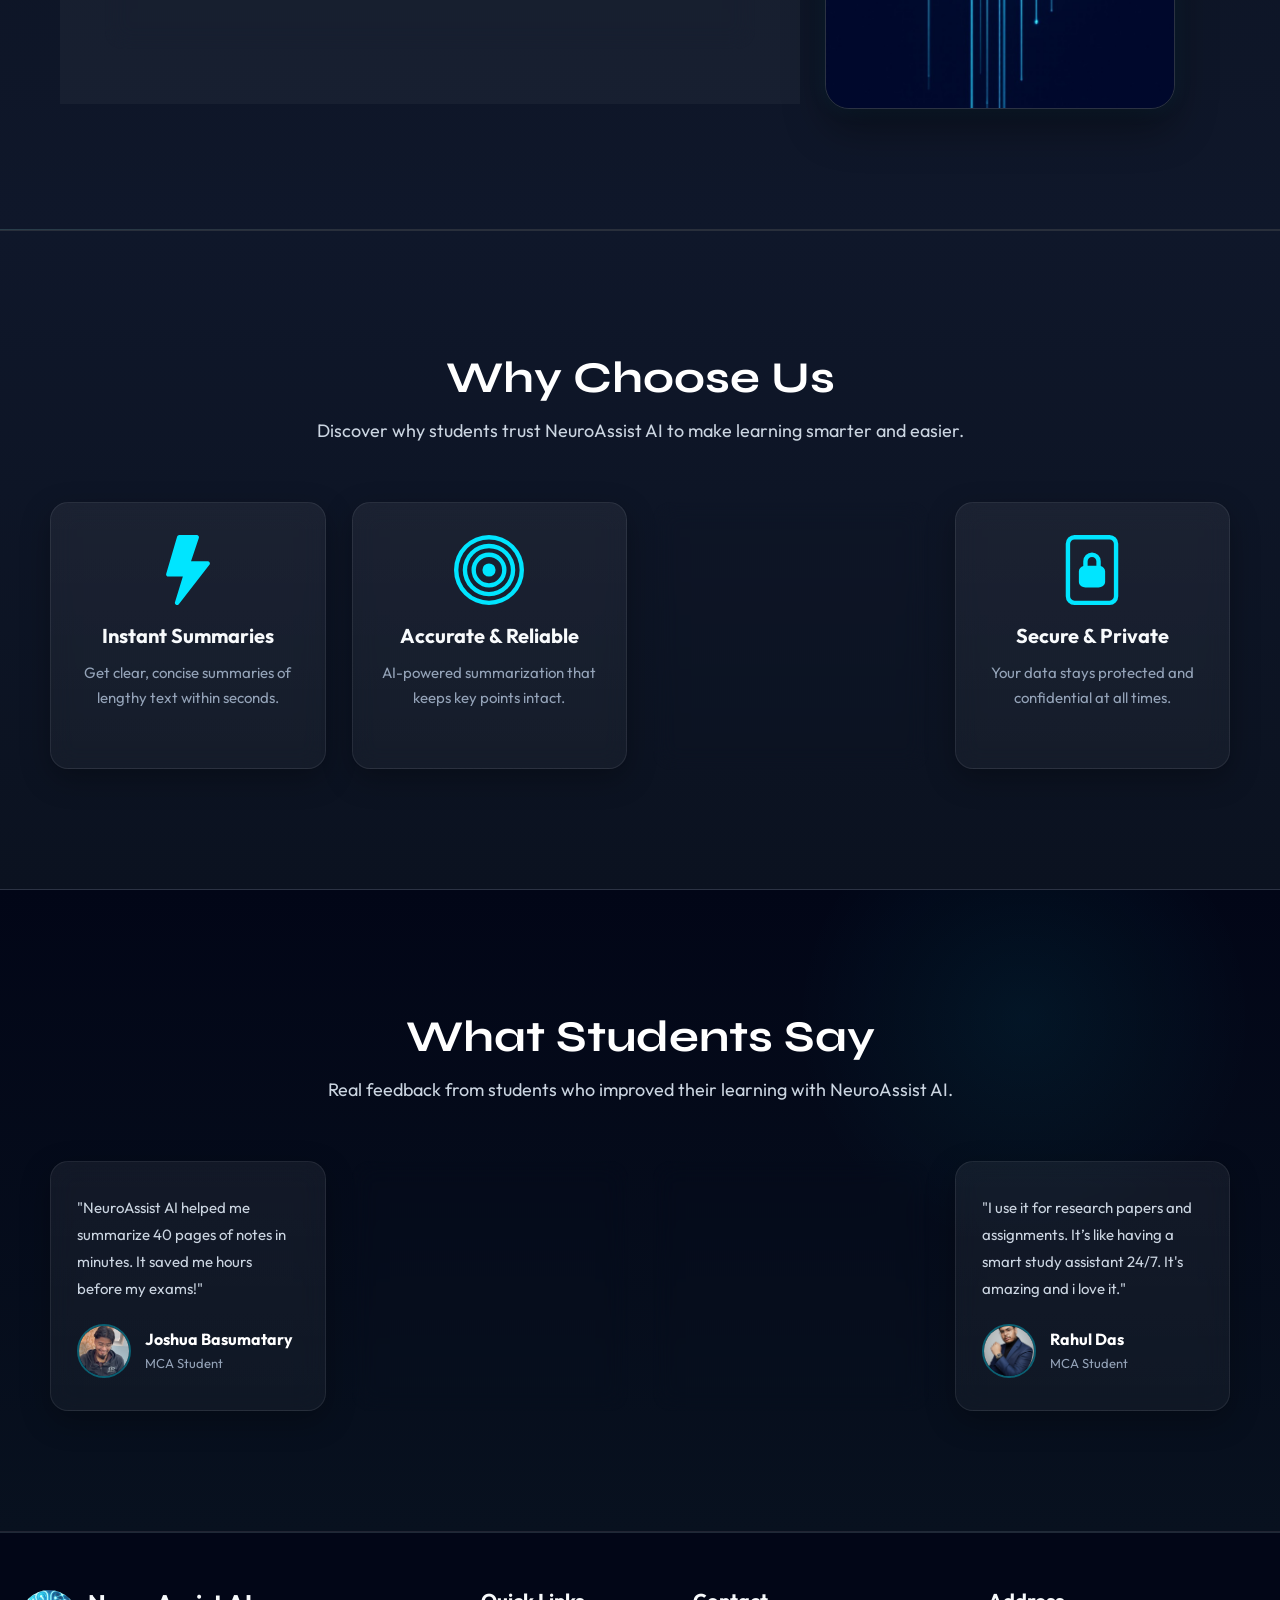
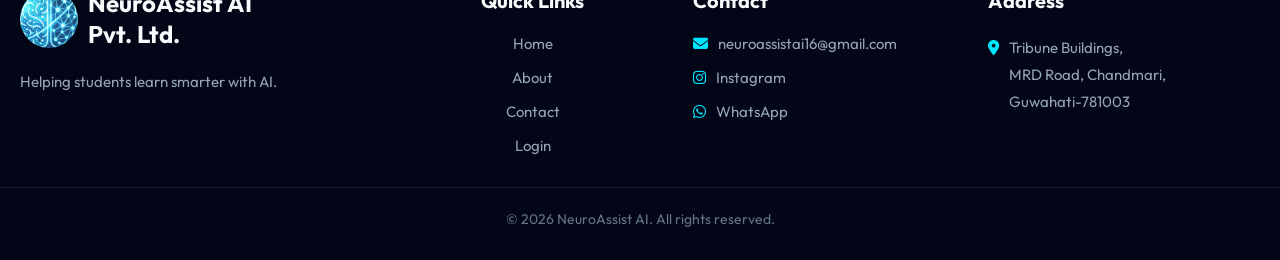
==== commit 6b5396dd: "Add" ====
--- a/index.html
+++ b/index.html
@@ -213,7 +213,7 @@
     <div class="footer-col">
       <div class="footer-brand">
         <div class="footer-brand-top">
-          <a href="./Homepage.html" class="anchor">
+          <a href="./index.html" class="anchor">
           <img src="./Images/Homepage/Logo.png" class="neuro" alt="NeuroAssist AI Logo">
           <h2 class="footer-logo">NeuroAssist AI <br> Pvt. Ltd.</h2>
           </a>
